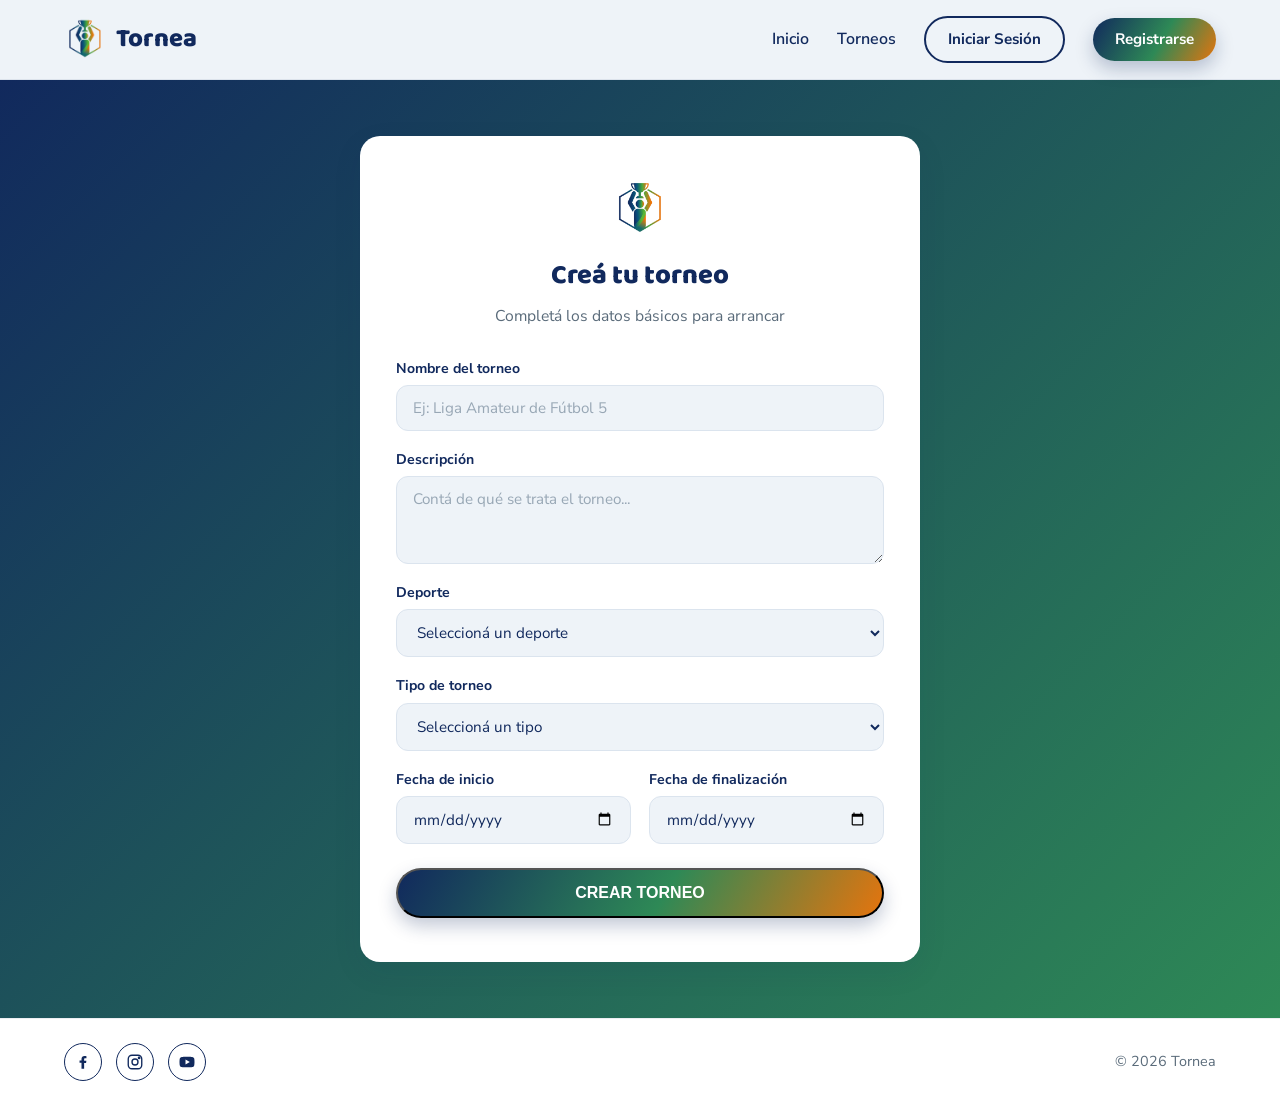
==== crear-torneo.html @ 80c3b98d "Agrega la página para crear un torneo" ====
<!DOCTYPE html>
<html lang="es">
<head>
  <meta charset="UTF-8" />
  <meta name="viewport" content="width=device-width, initial-scale=1.0" />
  <title>Crear Torneo — Tornea</title>
  <link rel="preconnect" href="https://fonts.googleapis.com" />
  <link rel="preconnect" href="https://fonts.gstatic.com" crossorigin />
  <link href="https://fonts.googleapis.com/css2?family=Baloo+2:wght@500;600;700;800&family=Nunito+Sans:wght@400;600;700&display=swap" rel="stylesheet" />
  <link rel="stylesheet" href="css/style.css" />
  <link rel="stylesheet" href="css/auth.css" />
</head>
<body>

  <header class="site-header">
    <div class="container header-inner">
      <a href="index.html" class="logo">
        <img src="img/logo.png" alt="Tornea" class="logo-icon" />
        <span class="logo-text">Tornea</span>
      </a>

      <nav class="main-nav">
        <a href="index.html" class="nav-link">Inicio</a>
        <a href="torneos.html" class="nav-link">Torneos</a>
        <a href="login.html" class="btn btn-outline">Iniciar Sesión</a>
        <a href="register.html" class="btn btn-gradient">Registrarse</a>
      </nav>
    </div>
  </header>

  <main>
    <section class="auth-section">
      <div class="auth-card auth-card-wide">
        <img src="img/logo.png" alt="Tornea" class="auth-logo-icon" />

        <h1 class="auth-title">Creá tu torneo</h1>
        <p class="auth-subtitle">Completá los datos básicos para arrancar</p>

        <form class="auth-form" action="#" method="post">
          <div class="form-group">
            <label for="nombre">Nombre del torneo</label>
            <input type="text" id="nombre" name="nombre" placeholder="Ej: Liga Amateur de Fútbol 5" required />
          </div>

          <div class="form-group">
            <label for="descripcion">Descripción</label>
            <textarea id="descripcion" name="descripcion" placeholder="Contá de qué se trata el torneo..."></textarea>
          </div>

          <div class="form-group">
            <label for="deporte">Deporte</label>
            <select id="deporte" name="deporte" required>
              <option value="" selected disabled>Seleccioná un deporte</option>
              <option value="futbol">Fútbol</option>
              <option value="basquet">Básquet</option>
              <option value="esports">eSports</option>
              <option value="ajedrez">Ajedrez</option>
              <option value="padel">Pádel</option>
              <option value="voley">Vóley</option>
              <option value="otro">Otro</option>
            </select>
          </div>

          <div class="form-group">
            <label for="tipo">Tipo de torneo</label>
            <select id="tipo" name="tipo" required>
              <option value="" selected disabled>Seleccioná un tipo</option>
              <option value="liga">Liga</option>
              <option value="eliminacion_directa">Eliminación directa</option>
              <option value="suizo">Sistema suizo</option>
            </select>
          </div>

          <div class="form-grid-2">
            <div class="form-group">
              <label for="fecha_inicio">Fecha de inicio</label>
              <input type="date" id="fecha_inicio" name="fecha_inicio" required />
            </div>

            <div class="form-group">
              <label for="fecha_fin">Fecha de finalización</label>
              <input type="date" id="fecha_fin" name="fecha_fin" required />
            </div>
          </div>

          <button type="submit" class="btn btn-gradient btn-lg btn-block">CREAR TORNEO</button>
        </form>
      </div>
    </section>
  </main>

  <footer class="site-footer">
    <div class="container footer-inner">
      <div class="social-links">
        <a href="#" aria-label="Facebook" class="social-icon">
          <svg viewBox="0 0 24 24" width="18" height="18" fill="currentColor"><path d="M13.5 21v-7.7h2.6l.4-3h-3v-1.9c0-.9.2-1.5 1.5-1.5h1.6V4.2C15.9 4.1 15 4 14 4c-2.4 0-4 1.5-4 4.1V10H7.4v3h2.6v8h3.5z"/></svg>
        </a>
        <a href="#" aria-label="Instagram" class="social-icon">
          <svg viewBox="0 0 24 24" width="18" height="18" fill="none" stroke="currentColor" stroke-width="1.8"><rect x="3" y="3" width="18" height="18" rx="5"/><circle cx="12" cy="12" r="4"/><circle cx="17.5" cy="6.5" r="1"/></svg>
        </a>
        <a href="#" aria-label="YouTube" class="social-icon">
          <svg viewBox="0 0 24 24" width="18" height="18" fill="currentColor"><path d="M22 12s0-3.2-.4-4.7a2.5 2.5 0 0 0-1.8-1.8C18.3 5 12 5 12 5s-6.3 0-7.8.5a2.5 2.5 0 0 0-1.8 1.8C2 8.8 2 12 2 12s0 3.2.4 4.7a2.5 2.5 0 0 0 1.8 1.8C5.7 19 12 19 12 19s6.3 0 7.8-.5a2.5 2.5 0 0 0 1.8-1.8c.4-1.5.4-4.7.4-4.7zM10 15.3V8.7l5.8 3.3L10 15.3z"/></svg>
        </a>
      </div>
      <p class="copyright">© 2026 Tornea</p>
    </div>
  </footer>

</body>
</html>
---- css/style.css ----
/* ===== Reset & base ===== */
* {
  margin: 0;
  padding: 0;
  box-sizing: border-box;
}

:root {
  --navy: #11295d;
  --navy-light: #53648a;
  --green: #2e8956;
  --green-light: #68aa85;
  --gold: #e5740e;
  --gold-light: #ea9243;
  --gray-text: #5a6b7a;
  --bg-light: #eef3f8;
  --white: #ffffff;
  --radius-pill: 999px;
  --radius-card: 20px;
  --shadow-soft: 0 10px 30px rgba(17, 41, 93, 0.08);
  --shadow-btn: 0 8px 18px rgba(17, 41, 93, 0.25);
}

html {
  scroll-behavior: smooth;
}

body {
  font-family: 'Nunito Sans', sans-serif;
  color: var(--navy);
  background: var(--white);
  line-height: 1.5;
}

.container {
  max-width: 1200px;
  margin: 0 auto;
  padding: 0 24px;
}

a {
  text-decoration: none;
  color: inherit;
}

/* ===== Buttons ===== */
.btn {
  display: inline-flex;
  align-items: center;
  justify-content: center;
  gap: 8px;
  padding: 10px 22px;
  border-radius: var(--radius-pill);
  font-weight: 700;
  font-size: 0.95rem;
  white-space: nowrap;
  transition: transform 0.15s ease, box-shadow 0.15s ease;
}

.btn-lg {
  padding: 14px 28px;
  font-size: 1rem;
}

.btn-icon {
  flex-shrink: 0;
}

.btn-outline {
  border: 2px solid var(--navy);
  color: var(--navy);
  background: transparent;
}

.btn-gradient {
  background: linear-gradient(120deg, var(--navy) 0%, var(--green) 55%, var(--gold) 100%);
  color: var(--white);
  box-shadow: var(--shadow-btn);
}

.btn:hover {
  transform: translateY(-2px);
}

/* ===== Header ===== */
.site-header {
  background: var(--bg-light);
  border-bottom: 1px solid rgba(17, 41, 93, 0.08);
  position: sticky;
  top: 0;
  z-index: 100;
}

.header-inner {
  display: flex;
  align-items: center;
  justify-content: space-between;
  padding-top: 16px;
  padding-bottom: 16px;
}

.logo {
  display: flex;
  align-items: center;
  gap: 10px;
}

.logo-icon {
  width: 42px;
  height: 42px;
  object-fit: contain;
}

.logo-text {
  font-family: 'Baloo 2', sans-serif;
  font-weight: 800;
  font-size: 1.6rem;
  color: var(--navy);
}

.main-nav {
  display: flex;
  align-items: center;
  gap: 28px;
}

.nav-link {
  font-weight: 600;
  color: var(--navy);
}

.nav-link:hover {
  color: var(--green);
}

.nav-link.nav-active {
  color: var(--green);
}

/* ===== Hero ===== */
.hero {
  background: linear-gradient(180deg, var(--bg-light) 0%, #f7fafc 60%, var(--white) 100%);
  padding: 72px 0 96px;
}

.hero-inner {
  display: grid;
  grid-template-columns: 1.1fr 1fr;
  gap: 48px;
  align-items: center;
}

.hero-title {
  font-family: 'Baloo 2', sans-serif;
  font-weight: 800;
  font-size: clamp(2rem, 4.2vw, 3.1rem);
  line-height: 1.15;
}

.hero-title .line {
  display: block;
}

.text-navy { color: var(--navy); }
.text-green { color: var(--green); }
.text-gold {
  background: linear-gradient(90deg, var(--gold) 0%, var(--gold-light) 100%);
  -webkit-background-clip: text;
  background-clip: text;
  color: transparent;
}

.hero-subtitle {
  margin-top: 22px;
  color: var(--gray-text);
  font-size: 1.15rem;
  max-width: 480px;
}

.hero-actions {
  margin-top: 32px;
  display: flex;
  flex-wrap: wrap;
  gap: 16px;
}

/* ===== Hero visual ===== */
.hero-visual {
  display: flex;
  flex-direction: column;
  gap: 20px;
}

.icon-grid {
  display: flex;
  justify-content: space-between;
  padding: 0 6px;
}

.icon-grid-bottom {
  padding: 0 40px;
  justify-content: space-between;
}

.sport-icon {
  width: 68px;
  height: 68px;
  border-radius: 50%;
  display: flex;
  align-items: center;
  justify-content: center;
  box-shadow: var(--shadow-soft);
  background: linear-gradient(120deg, var(--navy) 0%, var(--green) 55%, var(--gold) 100%);
}

.search-bar {
  display: flex;
  align-items: center;
  gap: 14px;
  background: var(--white);
  border-radius: var(--radius-pill);
  padding: 14px 22px;
  box-shadow: var(--shadow-soft);
}

.search-icon {
  flex-shrink: 0;
  width: 40px;
  height: 40px;
  border-radius: 50%;
  display: flex;
  align-items: center;
  justify-content: center;
  background: linear-gradient(135deg, var(--navy) 0%, var(--green) 100%);
}

.search-placeholder {
  flex: 1;
  min-width: 0;
  border: none;
  outline: none;
  background: transparent;
  font-family: inherit;
  color: var(--navy);
  font-weight: 600;
  font-size: 0.98rem;
}

.search-placeholder::placeholder {
  color: var(--gray-text);
  font-weight: 600;
}

/* ===== Features ===== */
.features {
  background: linear-gradient(90deg, #eaf1f8 0%, #eef4ea 50%, #f9f1e4 100%);
  padding: 56px 0 80px;
}

.features-grid {
  display: grid;
  grid-template-columns: repeat(3, 1fr);
  gap: 24px;
}

.feature-card {
  background: var(--white);
  border-radius: var(--radius-card);
  padding: 40px 24px;
  text-align: center;
  box-shadow: var(--shadow-soft);
  display: flex;
  flex-direction: column;
  align-items: center;
  gap: 18px;
}

.feature-card h3 {
  font-family: 'Baloo 2', sans-serif;
  font-size: 1.3rem;
  font-weight: 700;
  color: var(--navy);
}

.feature-icon {
  width: 64px;
  height: 64px;
  border-radius: 50%;
  background: var(--bg-light);
  display: flex;
  align-items: center;
  justify-content: center;
}

.feature-card-dark {
  background: linear-gradient(135deg, var(--navy) 0%, var(--green) 60%, var(--gold) 100%);
  color: var(--white);
}

.feature-card-dark h3 {
  color: var(--white);
}

.feature-icon-grid {
  display: grid;
  grid-template-columns: repeat(3, 1fr);
  gap: 10px;
}

.mini-icon {
  width: 42px;
  height: 42px;
  border-radius: 10px;
  background: rgba(255, 255, 255, 0.18);
  display: flex;
  align-items: center;
  justify-content: center;
  font-size: 1.2rem;
}

/* ===== Footer ===== */
.site-footer {
  border-top: 1px solid rgba(17, 41, 93, 0.08);
  padding: 24px 0;
}

.footer-inner {
  display: flex;
  align-items: center;
  justify-content: space-between;
}

.social-links {
  display: flex;
  gap: 14px;
}

.social-icon {
  width: 38px;
  height: 38px;
  border-radius: 50%;
  border: 1.5px solid var(--navy);
  display: flex;
  align-items: center;
  justify-content: center;
  color: var(--navy);
}

.social-icon:hover {
  background: var(--navy);
  color: var(--white);
}

.copyright {
  color: var(--gray-text);
  font-size: 0.9rem;
}

/* ===== Responsive ===== */
@media (max-width: 960px) {
  .hero-inner {
    grid-template-columns: 1fr;
  }

  .hero-content {
    text-align: center;
  }

  .hero-subtitle {
    margin-left: auto;
    margin-right: auto;
  }

  .hero-actions {
    justify-content: center;
  }

  .features-grid {
    grid-template-columns: 1fr;
  }
}

@media (max-width: 640px) {
  .main-nav {
    gap: 12px;
  }

  .nav-link {
    display: none;
  }

  .icon-grid-bottom {
    padding: 0 6px;
  }

  .footer-inner {
    flex-direction: column;
    gap: 14px;
    text-align: center;
  }
}
---- css/auth.css ----
/* ===== Auth pages (login / registro) ===== */

.nav-active {
  background: var(--navy);
  color: var(--white);
  border-color: var(--navy);
}

.auth-section {
  min-height: calc(100vh - 180px);
  display: flex;
  align-items: center;
  justify-content: center;
  padding: 56px 24px;
  background: linear-gradient(135deg, var(--navy) 0%, var(--green) 100%);
}

.auth-card {
  width: 100%;
  max-width: 440px;
  background: var(--white);
  border-radius: var(--radius-card);
  box-shadow: var(--shadow-soft);
  padding: 44px 36px;
  display: flex;
  flex-direction: column;
  align-items: center;
  text-align: center;
}

.auth-logo-icon {
  width: 56px;
  height: 56px;
  object-fit: contain;
  margin-bottom: 20px;
}

.auth-title {
  font-family: 'Baloo 2', sans-serif;
  font-weight: 800;
  font-size: 1.7rem;
  color: var(--navy);
}

.auth-subtitle {
  margin-top: 8px;
  color: var(--gray-text);
  font-size: 0.98rem;
}

.auth-form {
  width: 100%;
  margin-top: 30px;
  display: flex;
  flex-direction: column;
  gap: 18px;
  text-align: left;
}

.form-group {
  display: flex;
  flex-direction: column;
  gap: 6px;
}

.form-group label {
  font-weight: 700;
  font-size: 0.88rem;
  color: var(--navy);
}

.form-group input,
.form-group select,
.form-group textarea {
  padding: 12px 16px;
  border: 1.5px solid #dbe4ee;
  border-radius: 12px;
  font-family: inherit;
  font-size: 0.95rem;
  color: var(--navy);
  background: var(--bg-light);
  transition: border-color 0.15s ease;
}

.form-group textarea {
  resize: vertical;
  min-height: 88px;
}

.form-group input::placeholder,
.form-group textarea::placeholder {
  color: #98a7b5;
}

.form-group input:focus,
.form-group select:focus,
.form-group textarea:focus {
  outline: none;
  border-color: var(--green);
  background: var(--white);
}

.form-grid-2 {
  display: grid;
  grid-template-columns: 1fr 1fr;
  gap: 18px;
}

.auth-card-wide {
  max-width: 560px;
}

@media (max-width: 560px) {
  .form-grid-2 {
    grid-template-columns: 1fr;
  }
}

.form-row {
  display: flex;
  align-items: center;
  justify-content: space-between;
  font-size: 0.88rem;
}

.checkbox-label {
  display: flex;
  align-items: center;
  gap: 8px;
  color: var(--gray-text);
  font-weight: 600;
  cursor: pointer;
}

.checkbox-label input {
  accent-color: var(--green);
  width: 16px;
  height: 16px;
}

.form-link {
  color: var(--navy);
  font-weight: 700;
}

.form-link:hover {
  color: var(--green);
}

.form-link-strong {
  color: var(--green);
}

.btn-block {
  width: 100%;
  margin-top: 6px;
}

.auth-footer-text {
  margin-top: 26px;
  font-size: 0.92rem;
  color: var(--gray-text);
}

@media (max-width: 480px) {
  .auth-card {
    padding: 34px 22px;
  }
}
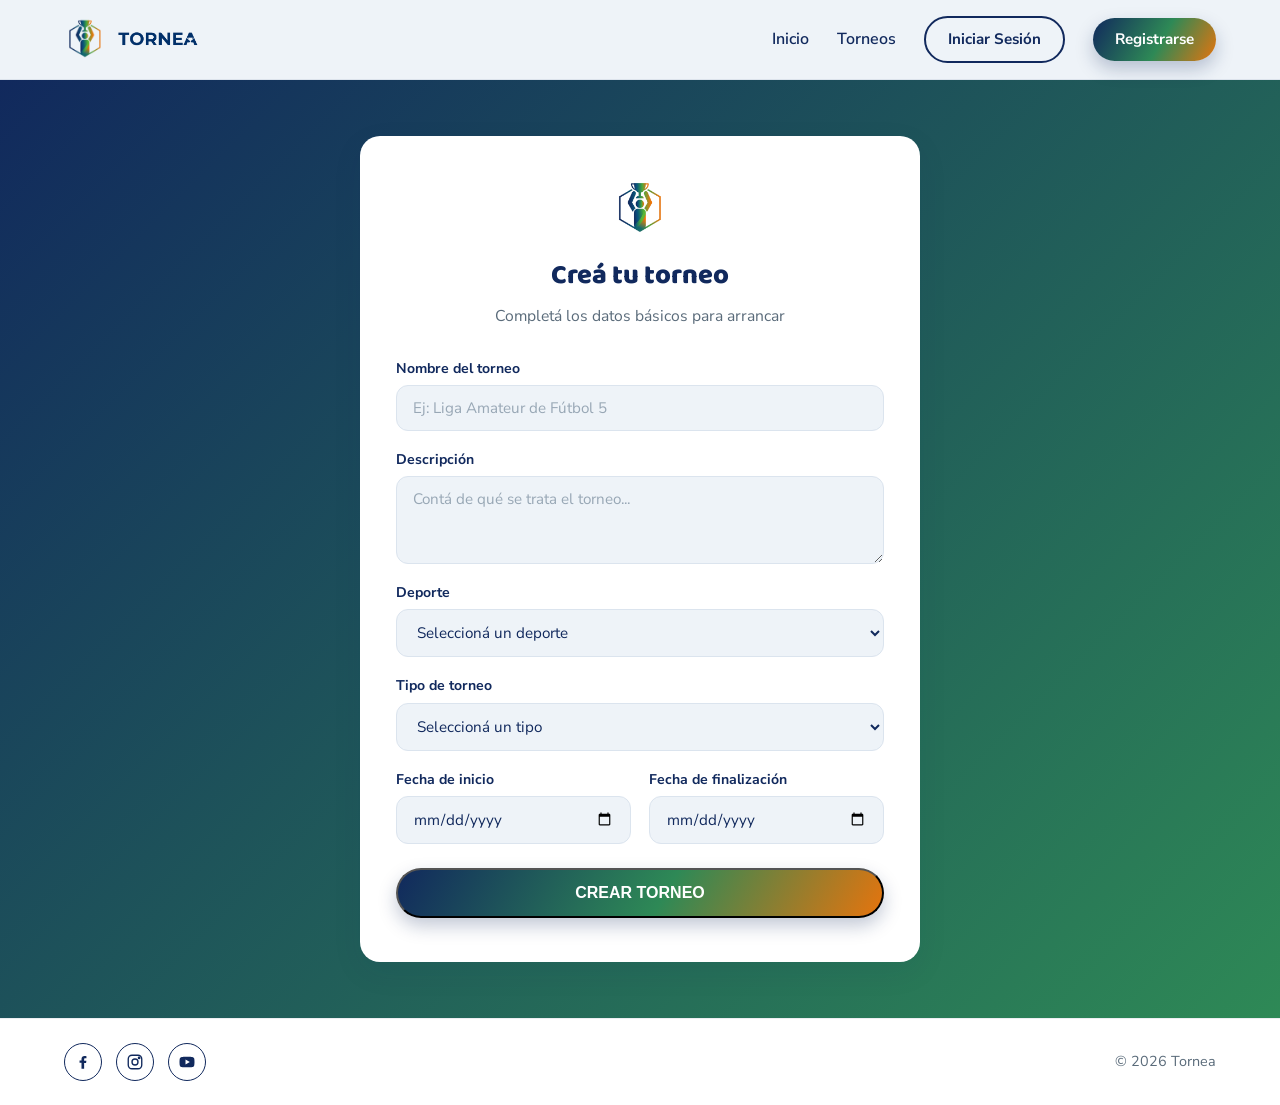
==== commit 572c3a00: "Reemplaza el texto del logo del header por la imagen del isologo" ====
--- a/crear-torneo.html
+++ b/crear-torneo.html
@@ -16,7 +16,7 @@
     <div class="container header-inner">
       <a href="index.html" class="logo">
         <img src="img/logo.png" alt="Tornea" class="logo-icon" />
-        <span class="logo-text">Tornea</span>
+        <img src="img/TORNEA_logo.png" alt="Tornea" class="logo-wordmark" />
       </a>
 
       <nav class="main-nav">
--- a/css/style.css
+++ b/css/style.css
@@ -25,6 +25,10 @@
   scroll-behavior: smooth;
 }
 
+html, body {
+  overflow-x: hidden;
+}
+
 body {
   font-family: 'Nunito Sans', sans-serif;
   color: var(--navy);
@@ -44,22 +48,23 @@
 }
 
 /* ===== Buttons ===== */
+/* Mobile: botones más compactos para que entren en pantallas angostas */
 .btn {
   display: inline-flex;
   align-items: center;
   justify-content: center;
-  gap: 8px;
-  padding: 10px 22px;
+  gap: 6px;
+  padding: 8px 16px;
   border-radius: var(--radius-pill);
   font-weight: 700;
-  font-size: 0.95rem;
+  font-size: 0.85rem;
   white-space: nowrap;
   transition: transform 0.15s ease, box-shadow 0.15s ease;
 }
 
 .btn-lg {
-  padding: 14px 28px;
-  font-size: 1rem;
+  padding: 11px 20px;
+  font-size: 0.92rem;
 }
 
 .btn-icon {
@@ -91,42 +96,46 @@
   z-index: 100;
 }
 
+/* Mobile: si logo + botones no entran en una fila, bajan a la siguiente en vez de desbordar */
 .header-inner {
   display: flex;
-  align-items: center;
-  justify-content: space-between;
-  padding-top: 16px;
-  padding-bottom: 16px;
+  flex-wrap: wrap;
+  align-items: center;
+  justify-content: center;
+  gap: 10px;
+  padding-top: 12px;
+  padding-bottom: 12px;
 }
 
 .logo {
   display: flex;
   align-items: center;
-  gap: 10px;
+  gap: 8px;
 }
 
 .logo-icon {
-  width: 42px;
-  height: 42px;
+  width: 34px;
+  height: 34px;
   object-fit: contain;
 }
 
-.logo-text {
-  font-family: 'Baloo 2', sans-serif;
-  font-weight: 800;
-  font-size: 1.6rem;
-  color: var(--navy);
-}
-
+.logo-wordmark {
+  height: 22px;
+  width: auto;
+  object-fit: contain;
+}
+
+/* Mobile: sin lugar para los links de texto, solo se ven los botones */
 .main-nav {
   display: flex;
   align-items: center;
-  gap: 28px;
+  gap: 12px;
 }
 
 .nav-link {
   font-weight: 600;
   color: var(--navy);
+  display: none;
 }
 
 .nav-link:hover {
@@ -143,9 +152,10 @@
   padding: 72px 0 96px;
 }
 
+/* Mobile: todo apilado y centrado */
 .hero-inner {
   display: grid;
-  grid-template-columns: 1.1fr 1fr;
+  grid-template-columns: 1fr;
   gap: 48px;
   align-items: center;
 }
@@ -170,8 +180,14 @@
   color: transparent;
 }
 
+.hero-content {
+  text-align: center;
+}
+
 .hero-subtitle {
   margin-top: 22px;
+  margin-left: auto;
+  margin-right: auto;
   color: var(--gray-text);
   font-size: 1.15rem;
   max-width: 480px;
@@ -182,6 +198,7 @@
   display: flex;
   flex-wrap: wrap;
   gap: 16px;
+  justify-content: center;
 }
 
 /* ===== Hero visual ===== */
@@ -197,8 +214,9 @@
   padding: 0 6px;
 }
 
+/* Mobile: mismo padding acotado que icon-grid, sin separar tanto los extremos */
 .icon-grid-bottom {
-  padding: 0 40px;
+  padding: 0 6px;
   justify-content: space-between;
 }
 
@@ -211,6 +229,22 @@
   justify-content: center;
   box-shadow: var(--shadow-soft);
   background: linear-gradient(120deg, var(--navy) 0%, var(--green) 55%, var(--gold) 100%);
+}
+
+/* Boilerplate de Google para íconos con fuente variable (Material Symbols) */
+.material-symbols-rounded {
+  font-family: 'Material Symbols Rounded';
+  font-weight: normal;
+  font-style: normal;
+  line-height: 1;
+  display: inline-block;
+  white-space: nowrap;
+  font-variation-settings: 'FILL' 1, 'wght' 500, 'GRAD' 0, 'opsz' 24;
+}
+
+.sport-icon .material-symbols-rounded {
+  color: var(--white);
+  font-size: 28px;
 }
 
 .search-bar {
@@ -257,9 +291,10 @@
   padding: 56px 0 80px;
 }
 
+/* Mobile: una tarjeta por fila */
 .features-grid {
   display: grid;
-  grid-template-columns: repeat(3, 1fr);
+  grid-template-columns: 1fr;
   gap: 24px;
 }
 
@@ -324,10 +359,14 @@
   padding: 24px 0;
 }
 
+/* Mobile: todo apilado y centrado */
 .footer-inner {
   display: flex;
-  align-items: center;
-  justify-content: space-between;
+  flex-direction: column;
+  align-items: center;
+  justify-content: center;
+  gap: 14px;
+  text-align: center;
 }
 
 .social-links {
@@ -356,46 +395,80 @@
   font-size: 0.9rem;
 }
 
-/* ===== Responsive ===== */
-@media (max-width: 960px) {
+/* ===== Responsive — mobile first ===== */
+
+/* Tablet y más grande */
+@media (min-width: 640px) {
+  .header-inner {
+    flex-wrap: nowrap;
+    justify-content: space-between;
+    padding-top: 16px;
+    padding-bottom: 16px;
+  }
+
+  .logo {
+    gap: 10px;
+  }
+
+  .logo-icon {
+    width: 42px;
+    height: 42px;
+  }
+
+  .logo-wordmark {
+    height: 28px;
+  }
+
+  .btn {
+    gap: 8px;
+    padding: 10px 22px;
+    font-size: 0.95rem;
+  }
+
+  .btn-lg {
+    padding: 14px 28px;
+    font-size: 1rem;
+  }
+
+  .main-nav {
+    gap: 28px;
+  }
+
+  .nav-link {
+    display: inline;
+  }
+
+  .icon-grid-bottom {
+    padding: 0 40px;
+  }
+
+  .footer-inner {
+    flex-direction: row;
+    justify-content: space-between;
+    text-align: left;
+  }
+}
+
+/* Laptop y más grande */
+@media (min-width: 960px) {
   .hero-inner {
-    grid-template-columns: 1fr;
+    grid-template-columns: 1.1fr 1fr;
   }
 
   .hero-content {
-    text-align: center;
+    text-align: left;
   }
 
   .hero-subtitle {
-    margin-left: auto;
-    margin-right: auto;
+    margin-left: 0;
+    margin-right: 0;
   }
 
   .hero-actions {
-    justify-content: center;
+    justify-content: flex-start;
   }
 
   .features-grid {
-    grid-template-columns: 1fr;
-  }
-}
-
-@media (max-width: 640px) {
-  .main-nav {
-    gap: 12px;
-  }
-
-  .nav-link {
-    display: none;
-  }
-
-  .icon-grid-bottom {
-    padding: 0 6px;
-  }
-
-  .footer-inner {
-    flex-direction: column;
-    gap: 14px;
-    text-align: center;
-  }
-}
+    grid-template-columns: repeat(3, 1fr);
+  }
+}
--- a/css/auth.css
+++ b/css/auth.css
@@ -1,4 +1,4 @@
-/* ===== Auth pages (login / registro) ===== */
+/* ===== Auth pages (login / registro / crear torneo) ===== */
 
 .nav-active {
   background: var(--navy);
@@ -15,13 +15,14 @@
   background: linear-gradient(135deg, var(--navy) 0%, var(--green) 100%);
 }
 
+/* Mobile: tarjeta más angosta y con menos aire interno */
 .auth-card {
   width: 100%;
   max-width: 440px;
   background: var(--white);
   border-radius: var(--radius-card);
   box-shadow: var(--shadow-soft);
-  padding: 44px 36px;
+  padding: 34px 22px;
   display: flex;
   flex-direction: column;
   align-items: center;
@@ -61,6 +62,7 @@
   display: flex;
   flex-direction: column;
   gap: 6px;
+  min-width: 0;
 }
 
 .form-group label {
@@ -72,6 +74,7 @@
 .form-group input,
 .form-group select,
 .form-group textarea {
+  width: 100%;
   padding: 12px 16px;
   border: 1.5px solid #dbe4ee;
   border-radius: 12px;
@@ -100,20 +103,15 @@
   background: var(--white);
 }
 
+/* Mobile: fecha de inicio y fin apiladas */
 .form-grid-2 {
   display: grid;
-  grid-template-columns: 1fr 1fr;
+  grid-template-columns: 1fr;
   gap: 18px;
 }
 
 .auth-card-wide {
   max-width: 560px;
-}
-
-@media (max-width: 560px) {
-  .form-grid-2 {
-    grid-template-columns: 1fr;
-  }
 }
 
 .form-row {
@@ -162,8 +160,17 @@
   color: var(--gray-text);
 }
 
-@media (max-width: 480px) {
+/* ===== Responsive — mobile first ===== */
+
+/* Tablet y más grande */
+@media (min-width: 480px) {
   .auth-card {
-    padding: 34px 22px;
+    padding: 44px 36px;
   }
 }
+
+@media (min-width: 560px) {
+  .form-grid-2 {
+    grid-template-columns: 1fr 1fr;
+  }
+}
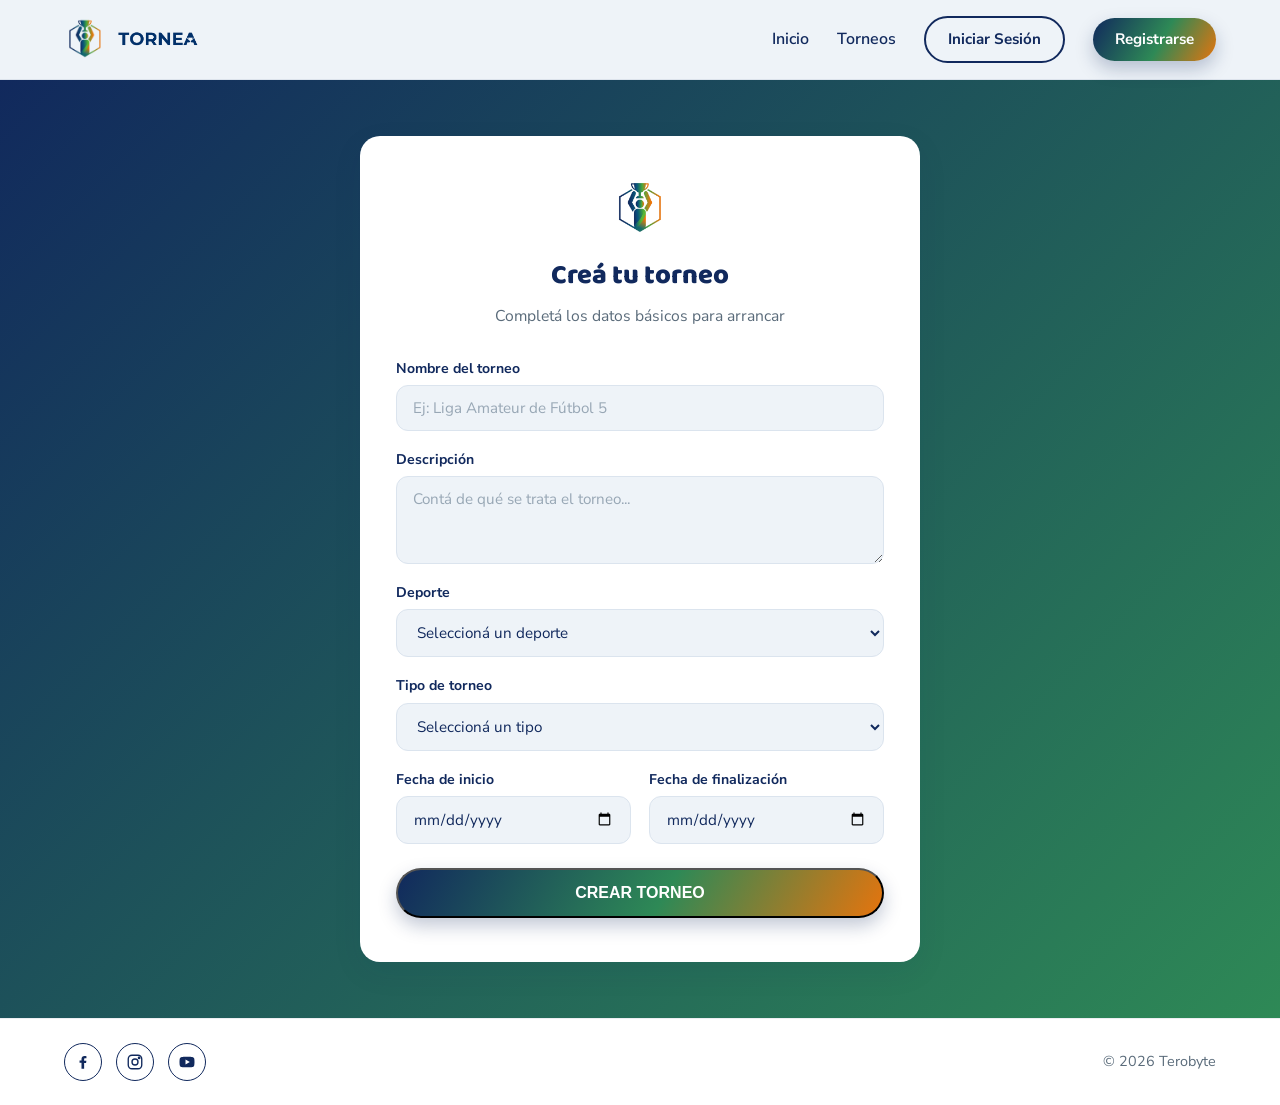
==== commit 73c15711: "Cambia el nombre de la empresa en el copyright del footer a Terobyte" ====
--- a/crear-torneo.html
+++ b/crear-torneo.html
@@ -102,7 +102,7 @@
           <svg viewBox="0 0 24 24" width="18" height="18" fill="currentColor"><path d="M22 12s0-3.2-.4-4.7a2.5 2.5 0 0 0-1.8-1.8C18.3 5 12 5 12 5s-6.3 0-7.8.5a2.5 2.5 0 0 0-1.8 1.8C2 8.8 2 12 2 12s0 3.2.4 4.7a2.5 2.5 0 0 0 1.8 1.8C5.7 19 12 19 12 19s6.3 0 7.8-.5a2.5 2.5 0 0 0 1.8-1.8c.4-1.5.4-4.7.4-4.7zM10 15.3V8.7l5.8 3.3L10 15.3z"/></svg>
         </a>
       </div>
-      <p class="copyright">© 2026 Tornea</p>
+      <p class="copyright">© 2026 Terobyte</p>
     </div>
   </footer>
 
